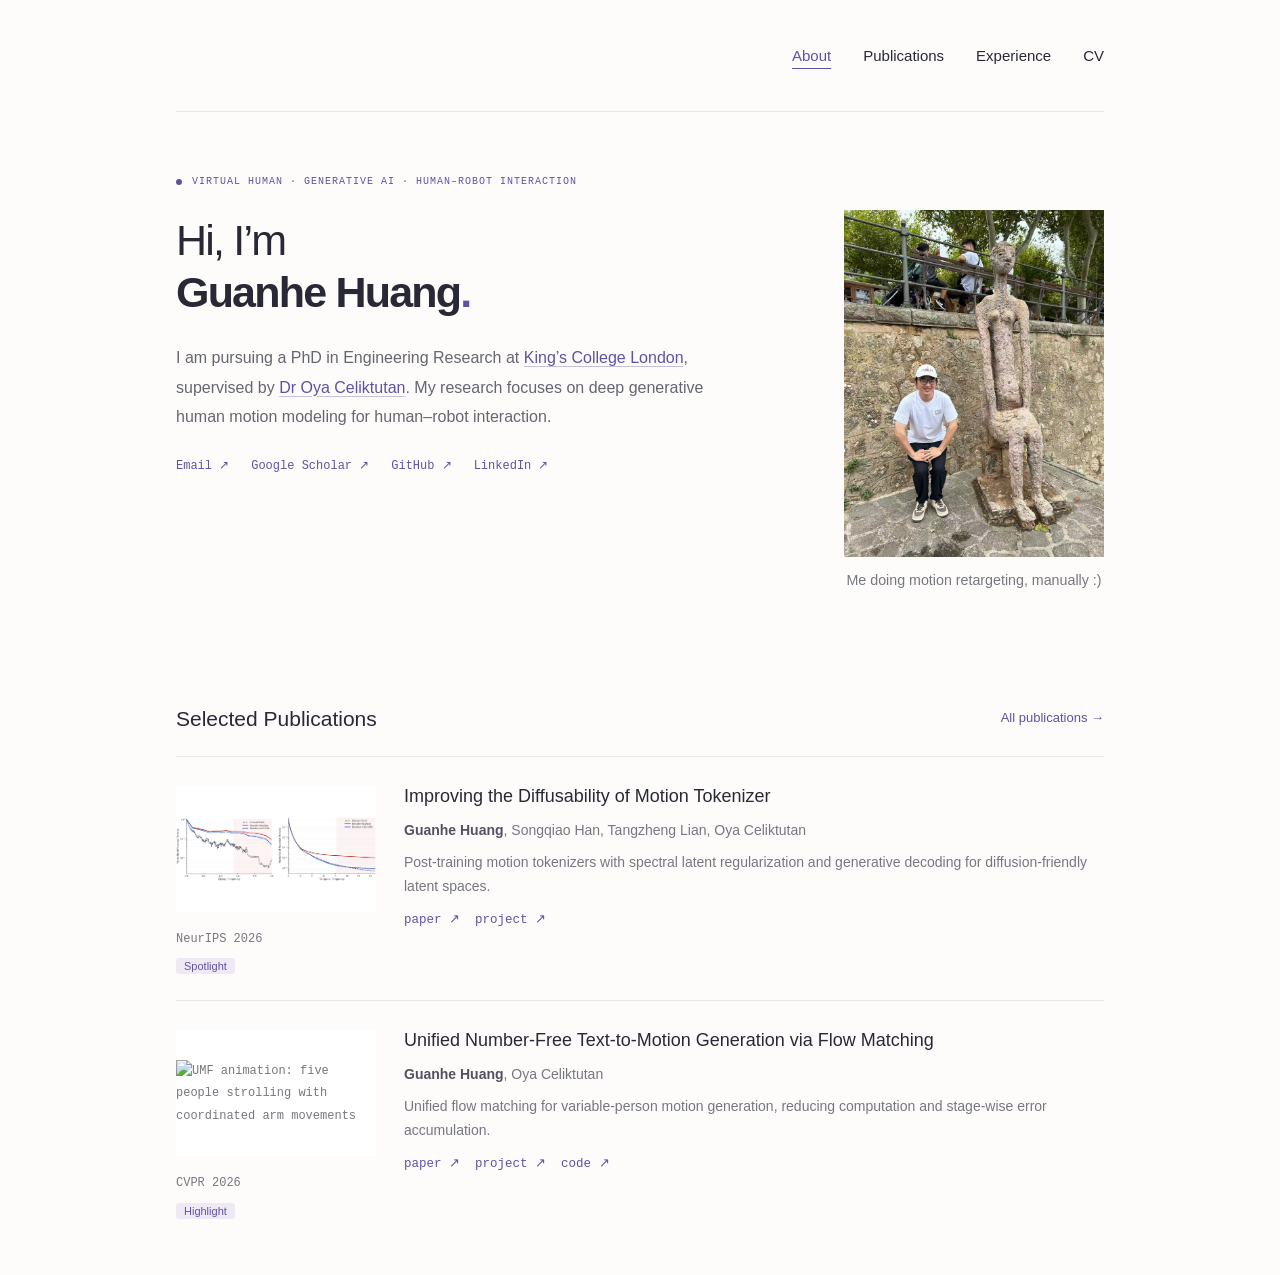
==== index.html @ e8a8e441 "Publish Guanhe Huang academic website on GitHub Pages" ====
<!doctype html><html lang="en"><head><meta charset="utf-8"><meta name="viewport" content="width=device-width, initial-scale=1"><title>About — Guanhe Huang</title><meta name="description" content="Guanhe Huang — personal academic website"><link rel="icon" href="/favicon.svg"><link rel="stylesheet" href="/style.css"></head><body><link rel="preload" as="image" href="/guanhe-huang.webp"/><a class="skip" href="#main">Skip to content</a><div class="page"><header><nav aria-label="Main navigation"><a href="/" aria-current="page">About</a><a href="/publications">Publications</a><a href="/experience">Experience</a><a href="/Guanhe_Huang_CV.pdf" target="_blank" rel="noopener noreferrer">CV</a></nav></header><main id="main"><section class="hero"><div class="intro"><p class="eyebrow"><span class="dot"></span>VIRTUAL HUMAN · GENERATIVE AI · HUMAN–ROBOT INTERACTION</p><h1>Hi, I’m<br/><span>Guanhe Huang<span class="period">.</span></span></h1><p class="bio">I am pursuing a PhD in Engineering Research at <a href="https://www.kcl.ac.uk/">King’s College London</a>, supervised by <a href="https://oceliktutan.github.io/">Dr Oya Celiktutan</a>. My research focuses on deep generative human motion modeling for human–robot interaction.</p><div class="socials"><a href="mailto:guanhe.huang@kcl.ac.uk">Email ↗</a><a href="https://scholar.google.com/citations?user=5TJuGToAAAAJ&amp;hl=en" target="_blank" rel="noreferrer">Google Scholar ↗</a><a href="https://github.com/Githubhgh" target="_blank" rel="noreferrer">GitHub ↗</a><a href="https://uk.linkedin.com/in/guanhe-huang-537158294" target="_blank" rel="noreferrer">LinkedIn ↗</a></div></div><aside><div class="portrait photo"><img src="/guanhe-huang.webp" alt="Guanhe Huang seated beside a stone sculpture outdoors" width="1280" height="1707"/></div><p class="profile-caption">Me doing motion retargeting, manually :)</p></aside></section><section class="content-section"><div class="section-heading"><h2>Selected Publications</h2><a href="/publications">All publications →</a></div><div class="publications"><article class="publication publication-selected"><div class="publication-meta"><div class="publication-media spectral-media"><a href="/dimot-csa.png" target="_blank" rel="noopener noreferrer" aria-label="View latent spectral profile"><img src="/dimot-csa.png" alt="DiMoT latent spectral profile comparison" loading="lazy"/></a><a href="/dimot-amd.png" target="_blank" rel="noopener noreferrer" aria-label="View motion spectral profile"><img src="/dimot-amd.png" alt="DiMoT motion spectral profile comparison" loading="lazy"/></a></div><span>NeurIPS 2026</span><span class="award">Spotlight</span></div><div><h3><a href="https://arxiv.org/abs/2611.10160" target="_blank" rel="noreferrer">Improving the Diffusability of Motion Tokenizer</a></h3><p class="authors"><span></span><span><strong>Guanhe Huang</strong>, Songqiao Han, Tangzheng Lian, Oya Celiktutan</span></p><p class="paper-description">Post-training motion tokenizers with spectral latent regularization and generative decoding for diffusion-friendly latent spaces.</p><div class="paper-links"><a href="https://arxiv.org/abs/2611.10160" target="_blank" rel="noreferrer">paper ↗</a><a href="https://githubhgh.github.io/dimot/" target="_blank" rel="noreferrer">project ↗</a></div></div></article><article class="publication publication-selected"><div class="publication-meta"><a class="publication-media" href="https://githubhgh.github.io/umf/static/images/pptx_extracted/image20.gif" target="_blank" rel="noopener noreferrer" aria-label="View full-size UMF motion animation"><img src="https://githubhgh.github.io/umf/static/images/pptx_extracted/image20.gif" alt="UMF animation: five people strolling with coordinated arm movements" loading="lazy"/></a><span>CVPR 2026</span><span class="award">Highlight</span></div><div><h3><a href="https://openaccess.thecvf.com/content/CVPR2026/html/Huang_Unified_Number-Free_Text-to-Motion_Generation_Via_Flow_Matching_CVPR_2026_paper.html" target="_blank" rel="noreferrer">Unified Number-Free Text-to-Motion Generation via Flow Matching</a></h3><p class="authors"><span></span><span><strong>Guanhe Huang</strong>, Oya Celiktutan</span></p><p class="paper-description">Unified flow matching for variable-person motion generation, reducing computation and stage-wise error accumulation.</p><div class="paper-links"><a href="https://openaccess.thecvf.com/content/CVPR2026/html/Huang_Unified_Number-Free_Text-to-Motion_Generation_Via_Flow_Matching_CVPR_2026_paper.html" target="_blank" rel="noreferrer">paper ↗</a><a href="https://githubhgh.github.io/umf/" target="_blank" rel="noreferrer">project ↗</a><a href="https://github.com/Githubhgh/UMF_CVPR" target="_blank" rel="noreferrer">code ↗</a></div></div></article></div></section></main></div></body></html>
---- style.css ----
@import "tailwindcss";
:root{--ink:#292936;--muted:#777780;--line:#e7e6eb;--accent:#6152a1;--paper:#fdfcfb}*{box-sizing:border-box}html{scroll-behavior:smooth;scroll-padding-top:36px}body{margin:0;background:var(--paper);color:var(--ink);font-family:Arial,"PingFang SC","Microsoft YaHei",sans-serif;font-size:16px;line-height:1.7}a{color:inherit;text-decoration:none}a:hover{color:var(--accent)}button,a{touch-action:manipulation}a:focus-visible,button:focus-visible{outline:2px solid var(--accent);outline-offset:6px}button{font:inherit}.page{max-width:1000px;margin:auto;padding:0 36px}header{height:112px;display:flex;align-items:center;justify-content:space-between;border-bottom:1px solid var(--line)}.wordmark{font-family:monospace;font-size:23px;font-weight:bold;letter-spacing:-1px}.wordmark span{color:var(--accent)}nav{display:flex;align-items:center;gap:29px;font-size:13px}nav a:hover{text-decoration:underline;text-underline-offset:6px}.language{background:none;border:1px solid var(--line);padding:3px 10px;font-size:12px;border-radius:4px;cursor:pointer}.hero{display:grid;grid-template-columns:1fr 230px;gap:76px;padding:73px 0 48px}.eyebrow{display:flex;align-items:center;gap:10px;font-family:monospace;font-size:11px;letter-spacing:1.7px;color:var(--accent);margin:0 0 24px}.dot{width:6px;height:6px;background:var(--accent);border-radius:50%}h1{font-size:45px;line-height:1.2;letter-spacing:-1.8px;font-weight:400;margin:0 0 25px}h1>span{font-weight:600}h1 .period{color:var(--accent)}.lead{font-size:18px;margin:0 0 14px}.bio{color:#666670;line-height:1.85;margin:0 0 24px;max-width:560px}.textlink{font-family:monospace;font-size:14px;color:var(--accent);border-bottom:1px solid #bdb3d6;padding-bottom:3px}.textlink span{padding-left:15px}aside{padding-top:38px}.portrait{height:252px;position:relative;background:#efedf3;border:1px solid #e5e1eb;display:flex;align-items:center;justify-content:center;overflow:hidden}.portrait:before,.portrait:after{content:"";position:absolute;border:1px solid #dcd6e7;border-radius:50%;width:270px;height:270px;left:50px;top:60px}.portrait:after{width:200px;height:200px;left:90px;top:96px}.corner{position:absolute;top:16px;left:18px;font:10px monospace;letter-spacing:1px;color:#978eaa}.monogram{font-family:Georgia,serif;font-style:italic;font-size:90px;line-height:1;color:#6b5c89;z-index:1;letter-spacing:-8px}.monogram span{color:#a99bbd}.portrait-caption{position:absolute;bottom:14px;font:10px monospace;color:#8c829c;letter-spacing:.4px}.profile-caption{font:12px monospace;margin:13px 0;color:var(--muted);display:flex;justify-content:space-between}.shortbio{display:grid;grid-template-columns:230px 1fr;gap:28px;padding:28px 0 45px;border-bottom:1px solid var(--line)}h2{font-size:19px;font-weight:500;margin:0}p{margin-top:0}.shortbio p{margin:0 0 8px;font-size:14px;color:#676773}.small{font-size:12px!important}.muted{color:#95939e!important}.content-section{padding-top:48px}.section-heading{display:flex;justify-content:space-between;align-items:center;padding-bottom:20px;border-bottom:1px solid var(--line);gap:18px}.section-heading h2{display:flex;align-items:center;gap:18px}.number{font:11px monospace;color:#a29baa}.section-heading>a{font-size:12px;color:var(--accent)}.project{position:relative;display:grid;grid-template-columns:140px 1fr;gap:22px;padding:29px 0 32px;border-bottom:1px solid var(--line)}.project-meta{font:10px/2 monospace;letter-spacing:1px;color:var(--accent)}.project-meta span{letter-spacing:0;color:var(--muted)}h3{font-size:20px;font-weight:500;margin:0 0 6px}.project h3 span{font-size:15px;color:#a49aac;margin-left:8px}.project p{font-size:14px;color:var(--muted);margin:0 0 15px}.pill{display:inline-block;font:11px monospace;border:1px solid #dcd6e8;border-radius:3px;padding:5px 9px;color:var(--accent)}.pill:hover{background:#f0edf6}.project-index{position:absolute;right:0;top:27px;font:40px Georgia,serif;color:#e4dfea}.section-aside{font:9px monospace;letter-spacing:1px;color:#99929f}.section-description{font-size:14px;color:var(--muted);margin:22px 0}.publication-empty{padding:27px 24px;display:flex;align-items:center;gap:24px;background:#f5f3f7;border-left:2px solid #c8bedc}.paper-icon{font:34px Georgia,serif;color:#a196b6;transform:rotate(-3deg)}.publication-empty h3{font-size:15px;margin:0 0 5px}.publication-empty p{font-size:12px;color:var(--muted);margin:0}.contact{margin-top:62px;padding:32px 0 42px;border-top:1px solid var(--line)}.contact .eyebrow{margin-bottom:12px}.contact-row{display:flex;justify-content:space-between;align-items:center;gap:24px}.contact h2{font-size:32px;letter-spacing:-.7px}.contact p{font-size:14px;color:var(--muted);margin:8px 0 0}.contact-link{min-width:132px;padding:10px 17px;border:1px solid #d7cfdf;display:flex;justify-content:space-between;font-size:13px;color:var(--accent)}.contact-link:hover{background:#f0edf6}footer{display:flex;align-items:center;gap:24px;border-top:1px solid var(--line);padding-top:22px;color:var(--muted);font-size:11px}footer span:nth-child(2){margin-left:auto}footer a{font-size:18px}.edition{text-align:center;font:9px monospace;color:#aaa4b1;margin:28px 0 20px}.skip{position:absolute;left:20px;top:-100px;background:white;padding:8px}.skip:focus{top:10px}@media(max-width:700px){.page{padding:0 24px}header{height:88px}.wordmark{font-size:20px}nav{gap:15px;font-size:11px}nav a:nth-child(3){display:none}.hero{grid-template-columns:1fr 150px;gap:28px;padding-top:48px}h1{font-size:35px}.portrait{height:190px}.monogram{font-size:70px}.lead{font-size:16px}.bio{font-size:14px}.shortbio{grid-template-columns:1fr;gap:12px}.section-aside{display:none}}@media(max-width:470px){.hero{grid-template-columns:1fr;padding-top:38px;gap:20px}aside{display:none}h1{font-size:42px}.project{grid-template-columns:88px 1fr;gap:16px}.project-index{display:none}.project-meta{font-size:9px}.section-heading h2{font-size:17px;gap:10px}.section-heading>a{font-size:10px}.contact-row{align-items:flex-start;flex-direction:column}.content-section{padding-top:35px}.publication-empty{padding:20px 16px;gap:15px}footer{gap:12px;font-size:10px}}@media(prefers-reduced-motion:reduce){html{scroll-behavior:auto}}
/* Personal profile and CV */
nav a[aria-current="page"]{color:var(--accent);text-decoration:underline;text-underline-offset:7px}nav{font-size:14px;gap:32px}.hero{grid-template-columns:1fr 215px;gap:50px;padding-top:60px}h1{font-size:43px}.bio a,.inline-link{color:var(--accent);text-decoration:underline;text-decoration-color:#c9c0dc;text-underline-offset:3px}.socials{display:flex;flex-wrap:wrap;gap:12px 22px;font:12px/1.7 monospace;color:var(--accent)}.socials a:hover,.paper-links a:hover{text-decoration:underline;text-underline-offset:4px}.shortbio{grid-template-columns:130px 1fr}.shortbio .inline-link{font-size:12px}.publication{display:grid;grid-template-columns:135px 1fr;gap:24px;padding:26px 0;border-bottom:1px solid var(--line)}.publication-meta{font:11px/1.8 monospace;color:var(--muted);display:flex;flex-direction:column;align-items:flex-start;gap:8px;padding-top:3px}.award{font:10px Arial,sans-serif;background:#eee9f5;color:var(--accent);padding:2px 8px;border-radius:3px}.publication h3{font-size:17px;line-height:1.5;font-weight:500;margin-bottom:7px}.authors{font-size:12px;color:var(--muted);margin:0 0 7px}.authors strong{font-weight:600;color:#55515e}.paper-description{font-size:12px;line-height:1.8;color:var(--muted);margin:0 0 10px}.paper-links{display:flex;flex-wrap:wrap;gap:15px;font:11px monospace;color:var(--accent)}.contact h2{font-size:27px}.cv-heading{padding:60px 0 42px;display:flex;align-items:flex-start;justify-content:space-between;gap:28px}.cv-heading h1{font-size:40px;margin-bottom:18px}.download{border:1px solid #d7cfdf;color:var(--accent);padding:10px 15px;font-size:12px;white-space:nowrap;margin-top:42px}.download span{margin-left:15px;font:10px monospace}.download:hover{background:#f0edf6}.cv-section{padding:32px 0 8px;border-top:1px solid var(--line)}.cv-section>h2{font-size:20px;margin-bottom:25px}.cv-row{display:grid;grid-template-columns:135px 1fr;gap:24px;margin:0 0 26px}.date{font:11px/1.8 monospace;color:var(--accent);padding-top:3px}.cv-row h3{font-size:16px;line-height:1.6;margin-bottom:4px}.cv-row p{font-size:13px;margin:0 0 5px}.cv-row p.muted{color:#777780!important}.cv-section .publication:first-child{padding-top:0}.cv-section .publication:last-child{border-bottom:0}.skills{padding-bottom:40px}footer{padding-bottom:25px}.period{color:var(--accent)}@media(max-width:700px){.hero{grid-template-columns:1fr;gap:0}.hero aside{display:none}.cv-heading{flex-direction:column;padding-top:40px}.download{margin-top:0}.shortbio{grid-template-columns:1fr;gap:10px}.wordmark{font-size:18px}nav{gap:24px}.cv-heading h1{font-size:35px}}@media(max-width:470px){.publication,.cv-row{grid-template-columns:1fr;gap:10px}.publication-meta{flex-direction:row;align-items:center;gap:12px}.cv-row .date br{display:none}.hero h1{font-size:39px}.socials{gap:12px 18px}.publication h3{font-size:16px}.cv-row{margin-bottom:27px}}

/* Profile photograph */
.hero{grid-template-columns:1fr 260px;gap:45px}.portrait.photo{height:auto;aspect-ratio:1280/1707;background:transparent;border:0}.portrait.photo:before,.portrait.photo:after{display:none}.portrait.photo img{display:block;width:100%;height:100%;object-fit:contain}.content-section:last-child{padding-bottom:55px}@media(max-width:700px){.hero{grid-template-columns:1fr}.hero aside{display:block;width:220px;padding-top:30px}.portrait.photo{width:100%}}
.inner-heading{padding:58px 0 8px}.inner-heading h1{margin-bottom:18px}.inner-heading+.cv-section{margin-top:28px}.education{padding-bottom:35px}nav a:nth-child(3){display:inline}@media(max-width:700px){header{height:auto;min-height:108px;flex-direction:column;align-items:flex-start;justify-content:center;gap:13px}nav{width:100%;gap:24px;font-size:12px}.inner-heading{padding-top:38px}.section-heading{flex-wrap:wrap}.section-heading>a{font-size:12px}}@media(max-width:370px){nav{gap:17px;font-size:11px}.wordmark{font-size:18px}}

.profile-caption{display:block;line-height:1.65;font-size:11px;text-align:center}

/* Minimal navigation and selected-paper media slots */
header{justify-content:flex-end}.hero .eyebrow{line-height:1.9;letter-spacing:1px;font-size:10px}.hero .eyebrow .dot{flex-shrink:0}.publication-selected{grid-template-columns:200px minmax(0,1fr);gap:28px}.publication-media-placeholder{width:100%;aspect-ratio:16/10;border:1px dashed #d4cedf;background:#f5f3f7;display:flex;flex-direction:column;justify-content:center;align-items:center;gap:12px;color:#9c90ae;margin-bottom:8px;border-radius:3px}.publication-media-placeholder span{font:10px monospace;letter-spacing:1.8px}.publication-selected .publication-meta{gap:8px}@media(max-width:700px){header{min-height:76px;align-items:flex-end}nav{justify-content:flex-end}.publication-selected{grid-template-columns:160px minmax(0,1fr);gap:20px}}@media(max-width:470px){.publication-selected{grid-template-columns:1fr}.publication-selected .publication-meta{flex-wrap:wrap}.publication-media-placeholder{flex-basis:100%;max-width:100%;aspect-ratio:16/9}nav{justify-content:space-between;gap:12px}.hero .eyebrow{font-size:9px}}

/* Selected publication figures and one-line photo caption */
.profile-caption{white-space:nowrap;font-family:Arial,sans-serif;font-size:10px;letter-spacing:0;text-align:center}.publication-media{display:flex;width:100%;min-height:126px;align-items:center;justify-content:center;background:#fff;margin-bottom:8px}.publication-media img{display:block;max-width:100%;height:auto;max-height:200px;object-fit:contain}.publication-media:hover{outline:1px solid var(--line);outline-offset:3px}@media(max-width:470px){.publication-media{flex-basis:100%}.publication-media img{max-height:240px}.profile-caption{font-size:10px}}

.spectral-media{display:grid;grid-template-columns:1fr 1fr;gap:4px}.spectral-media a{min-width:0}.spectral-media img{width:100%;height:auto}

/* Readability pass: preserve the introductory copy's type scale. */
.profile-caption{font-size:14.25px;line-height:1.6;white-space:nowrap;margin-top:12px}
nav{font-size:15px}
.section-heading h2,.cv-section>h2{font-size:21px}
.section-heading>a{font-size:13px}
.section-aside{font-size:11px}
.publication h3{font-size:18px;line-height:1.55}
.authors,.paper-description{font-size:14px;line-height:1.75}
.publication-meta,.date{font-size:12px;line-height:1.85}
.paper-links{font-size:12.5px;line-height:1.8}
.award{font-size:11px}
.cv-row h3{font-size:18px;line-height:1.6}
.cv-row p{font-size:14px;line-height:1.8}
footer{font-size:12px}
@media(max-width:700px){.profile-caption{font-size:12px}nav{font-size:13px}}
@media(max-width:470px){.section-heading h2,.cv-section>h2{font-size:20px}.publication h3{font-size:18px}.section-heading>a{font-size:13px}nav{gap:12px;font-size:13px}}
@media(max-width:370px){nav{font-size:12px}}

/* Finish the page at its content, without a separate footer. */
.content-section:last-child{padding-bottom:30px}.content-section:last-child .publication:last-child{border-bottom:0}.education{padding-bottom:20px}
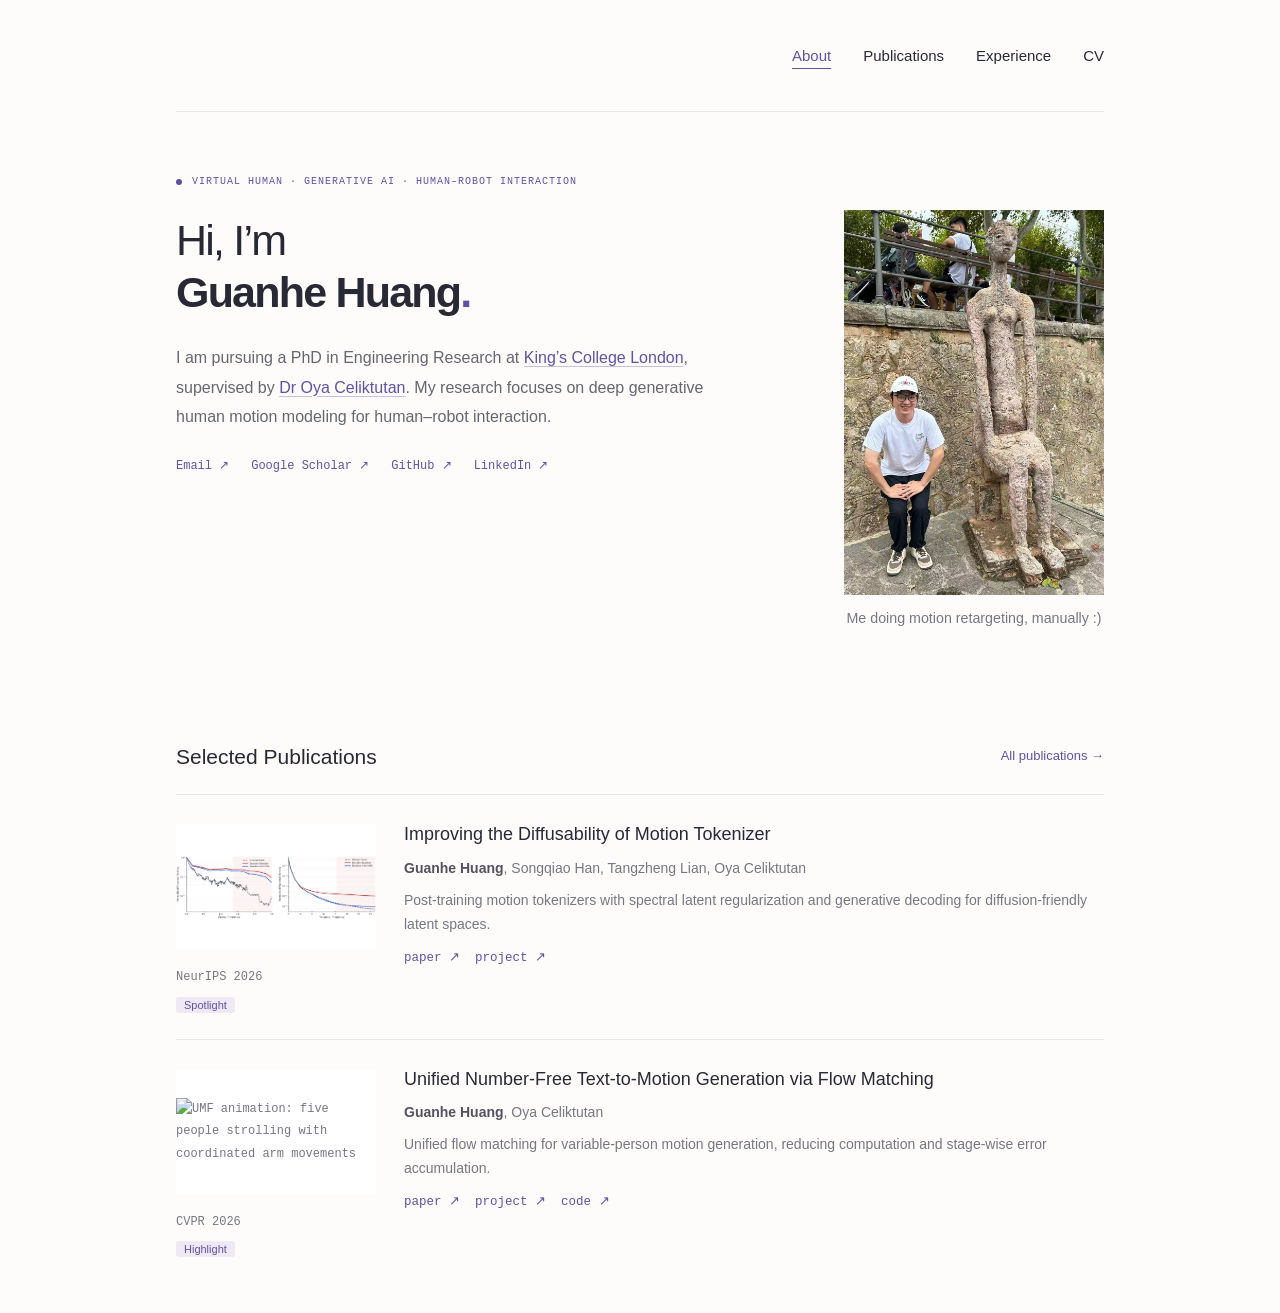
==== commit 030c5a38: "Use closer portrait with its original aspect ratio" ====
--- a/index.html
+++ b/index.html
@@ -1 +1 @@
-<!doctype html><html lang="en"><head><meta charset="utf-8"><meta name="viewport" content="width=device-width, initial-scale=1"><title>About — Guanhe Huang</title><meta name="description" content="Guanhe Huang — personal academic website"><link rel="icon" href="/favicon.svg"><link rel="stylesheet" href="/style.css"></head><body><link rel="preload" as="image" href="/guanhe-huang.webp"/><a class="skip" href="#main">Skip to content</a><div class="page"><header><nav aria-label="Main navigation"><a href="/" aria-current="page">About</a><a href="/publications">Publications</a><a href="/experience">Experience</a><a href="/Guanhe_Huang_CV.pdf" target="_blank" rel="noopener noreferrer">CV</a></nav></header><main id="main"><section class="hero"><div class="intro"><p class="eyebrow"><span class="dot"></span>VIRTUAL HUMAN · GENERATIVE AI · HUMAN–ROBOT INTERACTION</p><h1>Hi, I’m<br/><span>Guanhe Huang<span class="period">.</span></span></h1><p class="bio">I am pursuing a PhD in Engineering Research at <a href="https://www.kcl.ac.uk/">King’s College London</a>, supervised by <a href="https://oceliktutan.github.io/">Dr Oya Celiktutan</a>. My research focuses on deep generative human motion modeling for human–robot interaction.</p><div class="socials"><a href="mailto:guanhe.huang@kcl.ac.uk">Email ↗</a><a href="https://scholar.google.com/citations?user=5TJuGToAAAAJ&amp;hl=en" target="_blank" rel="noreferrer">Google Scholar ↗</a><a href="https://github.com/Githubhgh" target="_blank" rel="noreferrer">GitHub ↗</a><a href="https://uk.linkedin.com/in/guanhe-huang-537158294" target="_blank" rel="noreferrer">LinkedIn ↗</a></div></div><aside><div class="portrait photo"><img src="/guanhe-huang.webp" alt="Guanhe Huang seated beside a stone sculpture outdoors" width="1280" height="1707"/></div><p class="profile-caption">Me doing motion retargeting, manually :)</p></aside></section><section class="content-section"><div class="section-heading"><h2>Selected Publications</h2><a href="/publications">All publications →</a></div><div class="publications"><article class="publication publication-selected"><div class="publication-meta"><div class="publication-media spectral-media"><a href="/dimot-csa.png" target="_blank" rel="noopener noreferrer" aria-label="View latent spectral profile"><img src="/dimot-csa.png" alt="DiMoT latent spectral profile comparison" loading="lazy"/></a><a href="/dimot-amd.png" target="_blank" rel="noopener noreferrer" aria-label="View motion spectral profile"><img src="/dimot-amd.png" alt="DiMoT motion spectral profile comparison" loading="lazy"/></a></div><span>NeurIPS 2026</span><span class="award">Spotlight</span></div><div><h3><a href="https://arxiv.org/abs/2611.10160" target="_blank" rel="noreferrer">Improving the Diffusability of Motion Tokenizer</a></h3><p class="authors"><span></span><span><strong>Guanhe Huang</strong>, Songqiao Han, Tangzheng Lian, Oya Celiktutan</span></p><p class="paper-description">Post-training motion tokenizers with spectral latent regularization and generative decoding for diffusion-friendly latent spaces.</p><div class="paper-links"><a href="https://arxiv.org/abs/2611.10160" target="_blank" rel="noreferrer">paper ↗</a><a href="https://githubhgh.github.io/dimot/" target="_blank" rel="noreferrer">project ↗</a></div></div></article><article class="publication publication-selected"><div class="publication-meta"><a class="publication-media" href="https://githubhgh.github.io/umf/static/images/pptx_extracted/image20.gif" target="_blank" rel="noopener noreferrer" aria-label="View full-size UMF motion animation"><img src="https://githubhgh.github.io/umf/static/images/pptx_extracted/image20.gif" alt="UMF animation: five people strolling with coordinated arm movements" loading="lazy"/></a><span>CVPR 2026</span><span class="award">Highlight</span></div><div><h3><a href="https://openaccess.thecvf.com/content/CVPR2026/html/Huang_Unified_Number-Free_Text-to-Motion_Generation_Via_Flow_Matching_CVPR_2026_paper.html" target="_blank" rel="noreferrer">Unified Number-Free Text-to-Motion Generation via Flow Matching</a></h3><p class="authors"><span></span><span><strong>Guanhe Huang</strong>, Oya Celiktutan</span></p><p class="paper-description">Unified flow matching for variable-person motion generation, reducing computation and stage-wise error accumulation.</p><div class="paper-links"><a href="https://openaccess.thecvf.com/content/CVPR2026/html/Huang_Unified_Number-Free_Text-to-Motion_Generation_Via_Flow_Matching_CVPR_2026_paper.html" target="_blank" rel="noreferrer">paper ↗</a><a href="https://githubhgh.github.io/umf/" target="_blank" rel="noreferrer">project ↗</a><a href="https://github.com/Githubhgh/UMF_CVPR" target="_blank" rel="noreferrer">code ↗</a></div></div></article></div></section></main></div></body></html>+<!doctype html><html lang="en"><head><meta charset="utf-8"><meta name="viewport" content="width=device-width, initial-scale=1"><title>About — Guanhe Huang</title><meta name="description" content="Guanhe Huang — personal academic website"><link rel="icon" href="/favicon.svg"><link rel="stylesheet" href="/style.css?v=portrait2"></head><body><link rel="preload" as="image" href="/guanhe-huang-close.webp"/><a class="skip" href="#main">Skip to content</a><div class="page"><header><nav aria-label="Main navigation"><a href="/" aria-current="page">About</a><a href="/publications">Publications</a><a href="/experience">Experience</a><a href="/Guanhe_Huang_CV.pdf" target="_blank" rel="noopener noreferrer">CV</a></nav></header><main id="main"><section class="hero"><div class="intro"><p class="eyebrow"><span class="dot"></span>VIRTUAL HUMAN · GENERATIVE AI · HUMAN–ROBOT INTERACTION</p><h1>Hi, I’m<br/><span>Guanhe Huang<span class="period">.</span></span></h1><p class="bio">I am pursuing a PhD in Engineering Research at <a href="https://www.kcl.ac.uk/">King’s College London</a>, supervised by <a href="https://oceliktutan.github.io/">Dr Oya Celiktutan</a>. My research focuses on deep generative human motion modeling for human–robot interaction.</p><div class="socials"><a href="mailto:guanhe.huang@kcl.ac.uk">Email ↗</a><a href="https://scholar.google.com/citations?user=5TJuGToAAAAJ&amp;hl=en" target="_blank" rel="noreferrer">Google Scholar ↗</a><a href="https://github.com/Githubhgh" target="_blank" rel="noreferrer">GitHub ↗</a><a href="https://uk.linkedin.com/in/guanhe-huang-537158294" target="_blank" rel="noreferrer">LinkedIn ↗</a></div></div><aside><div class="portrait photo"><img src="/guanhe-huang-close.webp" alt="Guanhe Huang seated beside a stone sculpture outdoors" width="1280" height="1707"/></div><p class="profile-caption">Me doing motion retargeting, manually :)</p></aside></section><section class="content-section"><div class="section-heading"><h2>Selected Publications</h2><a href="/publications">All publications →</a></div><div class="publications"><article class="publication publication-selected"><div class="publication-meta"><div class="publication-media spectral-media"><a href="/dimot-csa.png" target="_blank" rel="noopener noreferrer" aria-label="View latent spectral profile"><img src="/dimot-csa.png" alt="DiMoT latent spectral profile comparison" loading="lazy"/></a><a href="/dimot-amd.png" target="_blank" rel="noopener noreferrer" aria-label="View motion spectral profile"><img src="/dimot-amd.png" alt="DiMoT motion spectral profile comparison" loading="lazy"/></a></div><span>NeurIPS 2026</span><span class="award">Spotlight</span></div><div><h3><a href="https://arxiv.org/abs/2611.10160" target="_blank" rel="noreferrer">Improving the Diffusability of Motion Tokenizer</a></h3><p class="authors"><span></span><span><strong>Guanhe Huang</strong>, Songqiao Han, Tangzheng Lian, Oya Celiktutan</span></p><p class="paper-description">Post-training motion tokenizers with spectral latent regularization and generative decoding for diffusion-friendly latent spaces.</p><div class="paper-links"><a href="https://arxiv.org/abs/2611.10160" target="_blank" rel="noreferrer">paper ↗</a><a href="https://githubhgh.github.io/dimot/" target="_blank" rel="noreferrer">project ↗</a></div></div></article><article class="publication publication-selected"><div class="publication-meta"><a class="publication-media" href="https://githubhgh.github.io/umf/static/images/pptx_extracted/image20.gif" target="_blank" rel="noopener noreferrer" aria-label="View full-size UMF motion animation"><img src="https://githubhgh.github.io/umf/static/images/pptx_extracted/image20.gif" alt="UMF animation: five people strolling with coordinated arm movements" loading="lazy"/></a><span>CVPR 2026</span><span class="award">Highlight</span></div><div><h3><a href="https://openaccess.thecvf.com/content/CVPR2026/html/Huang_Unified_Number-Free_Text-to-Motion_Generation_Via_Flow_Matching_CVPR_2026_paper.html" target="_blank" rel="noreferrer">Unified Number-Free Text-to-Motion Generation via Flow Matching</a></h3><p class="authors"><span></span><span><strong>Guanhe Huang</strong>, Oya Celiktutan</span></p><p class="paper-description">Unified flow matching for variable-person motion generation, reducing computation and stage-wise error accumulation.</p><div class="paper-links"><a href="https://openaccess.thecvf.com/content/CVPR2026/html/Huang_Unified_Number-Free_Text-to-Motion_Generation_Via_Flow_Matching_CVPR_2026_paper.html" target="_blank" rel="noreferrer">paper ↗</a><a href="https://githubhgh.github.io/umf/" target="_blank" rel="noreferrer">project ↗</a><a href="https://github.com/Githubhgh/UMF_CVPR" target="_blank" rel="noreferrer">code ↗</a></div></div></article></div></section></main></div></body></html>
--- a/style.css
+++ b/style.css
@@ -37,3 +37,6 @@
 
 /* Finish the page at its content, without a separate footer. */
 .content-section:last-child{padding-bottom:30px}.content-section:last-child .publication:last-child{border-bottom:0}.education{padding-bottom:20px}
+
+/* Preserve the supplied closer portrait's native proportions. */
+.portrait.photo{aspect-ratio:1010/1495}.portrait.photo img{height:auto}
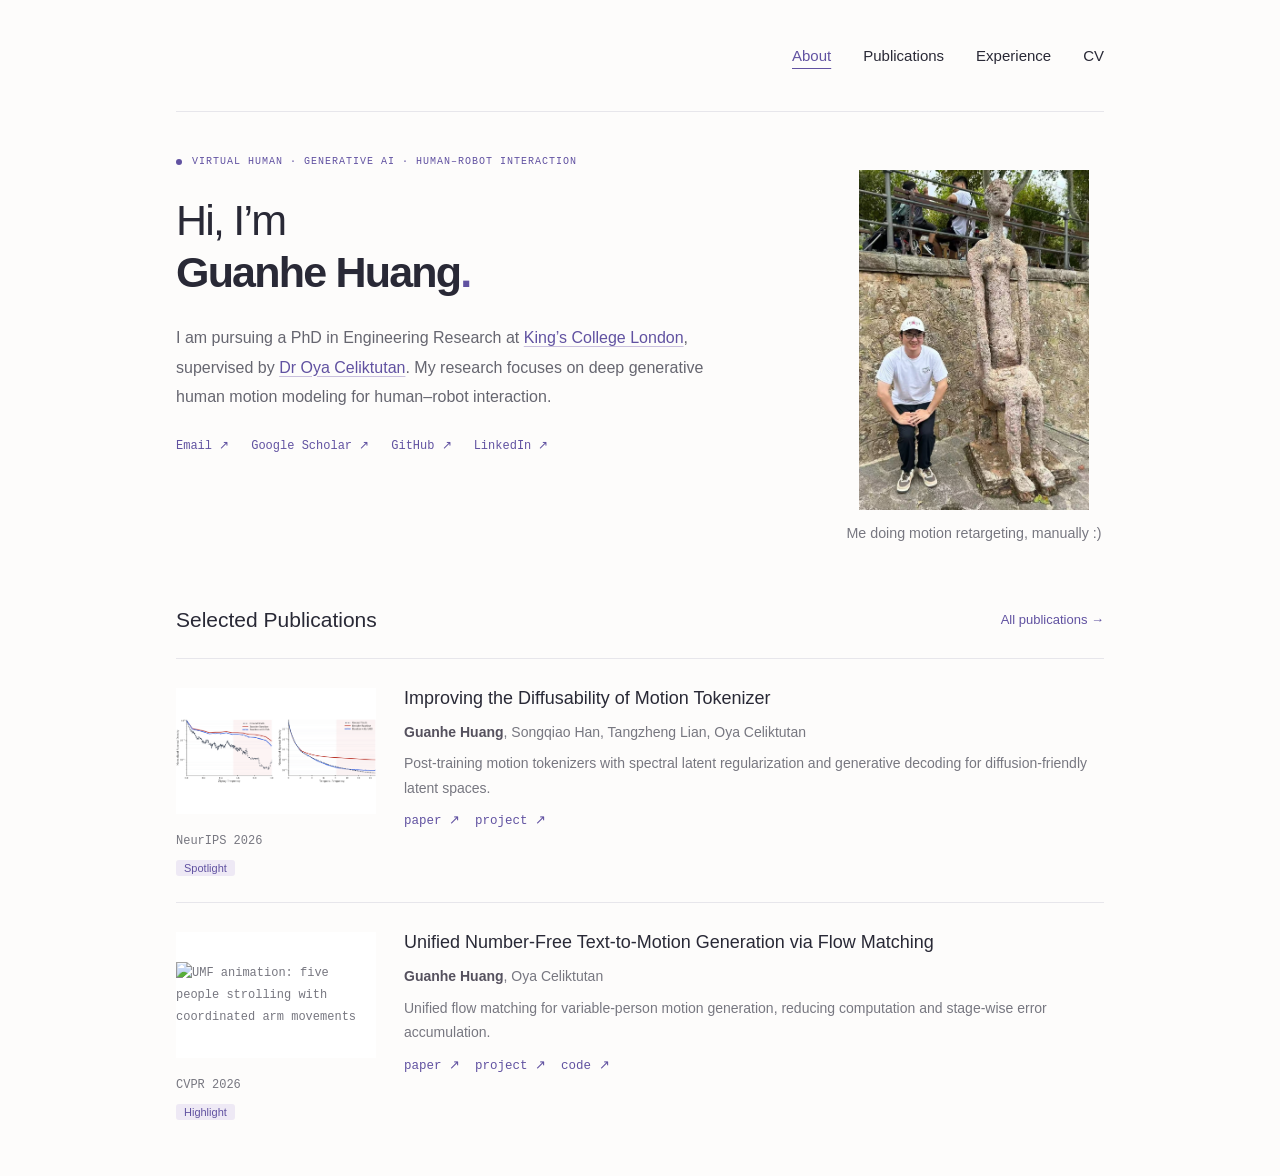
==== commit f39b68f2: "Tighten desktop hero spacing to surface selected publications" ====
--- a/index.html
+++ b/index.html
@@ -1 +1 @@
-<!doctype html><html lang="en"><head><meta charset="utf-8"><meta name="viewport" content="width=device-width, initial-scale=1"><title>About — Guanhe Huang</title><meta name="description" content="Guanhe Huang — personal academic website"><link rel="icon" href="/favicon.svg"><link rel="stylesheet" href="/style.css?v=portrait2"></head><body><link rel="preload" as="image" href="/guanhe-huang-close.webp"/><a class="skip" href="#main">Skip to content</a><div class="page"><header><nav aria-label="Main navigation"><a href="/" aria-current="page">About</a><a href="/publications">Publications</a><a href="/experience">Experience</a><a href="/Guanhe_Huang_CV.pdf" target="_blank" rel="noopener noreferrer">CV</a></nav></header><main id="main"><section class="hero"><div class="intro"><p class="eyebrow"><span class="dot"></span>VIRTUAL HUMAN · GENERATIVE AI · HUMAN–ROBOT INTERACTION</p><h1>Hi, I’m<br/><span>Guanhe Huang<span class="period">.</span></span></h1><p class="bio">I am pursuing a PhD in Engineering Research at <a href="https://www.kcl.ac.uk/">King’s College London</a>, supervised by <a href="https://oceliktutan.github.io/">Dr Oya Celiktutan</a>. My research focuses on deep generative human motion modeling for human–robot interaction.</p><div class="socials"><a href="mailto:guanhe.huang@kcl.ac.uk">Email ↗</a><a href="https://scholar.google.com/citations?user=5TJuGToAAAAJ&amp;hl=en" target="_blank" rel="noreferrer">Google Scholar ↗</a><a href="https://github.com/Githubhgh" target="_blank" rel="noreferrer">GitHub ↗</a><a href="https://uk.linkedin.com/in/guanhe-huang-537158294" target="_blank" rel="noreferrer">LinkedIn ↗</a></div></div><aside><div class="portrait photo"><img src="/guanhe-huang-close.webp" alt="Guanhe Huang seated beside a stone sculpture outdoors" width="1280" height="1707"/></div><p class="profile-caption">Me doing motion retargeting, manually :)</p></aside></section><section class="content-section"><div class="section-heading"><h2>Selected Publications</h2><a href="/publications">All publications →</a></div><div class="publications"><article class="publication publication-selected"><div class="publication-meta"><div class="publication-media spectral-media"><a href="/dimot-csa.png" target="_blank" rel="noopener noreferrer" aria-label="View latent spectral profile"><img src="/dimot-csa.png" alt="DiMoT latent spectral profile comparison" loading="lazy"/></a><a href="/dimot-amd.png" target="_blank" rel="noopener noreferrer" aria-label="View motion spectral profile"><img src="/dimot-amd.png" alt="DiMoT motion spectral profile comparison" loading="lazy"/></a></div><span>NeurIPS 2026</span><span class="award">Spotlight</span></div><div><h3><a href="https://arxiv.org/abs/2611.10160" target="_blank" rel="noreferrer">Improving the Diffusability of Motion Tokenizer</a></h3><p class="authors"><span></span><span><strong>Guanhe Huang</strong>, Songqiao Han, Tangzheng Lian, Oya Celiktutan</span></p><p class="paper-description">Post-training motion tokenizers with spectral latent regularization and generative decoding for diffusion-friendly latent spaces.</p><div class="paper-links"><a href="https://arxiv.org/abs/2611.10160" target="_blank" rel="noreferrer">paper ↗</a><a href="https://githubhgh.github.io/dimot/" target="_blank" rel="noreferrer">project ↗</a></div></div></article><article class="publication publication-selected"><div class="publication-meta"><a class="publication-media" href="https://githubhgh.github.io/umf/static/images/pptx_extracted/image20.gif" target="_blank" rel="noopener noreferrer" aria-label="View full-size UMF motion animation"><img src="https://githubhgh.github.io/umf/static/images/pptx_extracted/image20.gif" alt="UMF animation: five people strolling with coordinated arm movements" loading="lazy"/></a><span>CVPR 2026</span><span class="award">Highlight</span></div><div><h3><a href="https://openaccess.thecvf.com/content/CVPR2026/html/Huang_Unified_Number-Free_Text-to-Motion_Generation_Via_Flow_Matching_CVPR_2026_paper.html" target="_blank" rel="noreferrer">Unified Number-Free Text-to-Motion Generation via Flow Matching</a></h3><p class="authors"><span></span><span><strong>Guanhe Huang</strong>, Oya Celiktutan</span></p><p class="paper-description">Unified flow matching for variable-person motion generation, reducing computation and stage-wise error accumulation.</p><div class="paper-links"><a href="https://openaccess.thecvf.com/content/CVPR2026/html/Huang_Unified_Number-Free_Text-to-Motion_Generation_Via_Flow_Matching_CVPR_2026_paper.html" target="_blank" rel="noreferrer">paper ↗</a><a href="https://githubhgh.github.io/umf/" target="_blank" rel="noreferrer">project ↗</a><a href="https://github.com/Githubhgh/UMF_CVPR" target="_blank" rel="noreferrer">code ↗</a></div></div></article></div></section></main></div></body></html>+<!doctype html><html lang="en"><head><meta charset="utf-8"><meta name="viewport" content="width=device-width, initial-scale=1"><title>About — Guanhe Huang</title><meta name="description" content="Guanhe Huang — personal academic website"><link rel="icon" href="/favicon.svg"><link rel="stylesheet" href="/style.css?v=compact1"></head><body><link rel="preload" as="image" href="/guanhe-huang-close.webp"/><a class="skip" href="#main">Skip to content</a><div class="page"><header><nav aria-label="Main navigation"><a href="/" aria-current="page">About</a><a href="/publications">Publications</a><a href="/experience">Experience</a><a href="/Guanhe_Huang_CV.pdf" target="_blank" rel="noopener noreferrer">CV</a></nav></header><main id="main"><section class="hero"><div class="intro"><p class="eyebrow"><span class="dot"></span>VIRTUAL HUMAN · GENERATIVE AI · HUMAN–ROBOT INTERACTION</p><h1>Hi, I’m<br/><span>Guanhe Huang<span class="period">.</span></span></h1><p class="bio">I am pursuing a PhD in Engineering Research at <a href="https://www.kcl.ac.uk/">King’s College London</a>, supervised by <a href="https://oceliktutan.github.io/">Dr Oya Celiktutan</a>. My research focuses on deep generative human motion modeling for human–robot interaction.</p><div class="socials"><a href="mailto:guanhe.huang@kcl.ac.uk">Email ↗</a><a href="https://scholar.google.com/citations?user=5TJuGToAAAAJ&amp;hl=en" target="_blank" rel="noreferrer">Google Scholar ↗</a><a href="https://github.com/Githubhgh" target="_blank" rel="noreferrer">GitHub ↗</a><a href="https://uk.linkedin.com/in/guanhe-huang-537158294" target="_blank" rel="noreferrer">LinkedIn ↗</a></div></div><aside><div class="portrait photo"><img src="/guanhe-huang-close.webp" alt="Guanhe Huang seated beside a stone sculpture outdoors" width="1280" height="1707"/></div><p class="profile-caption">Me doing motion retargeting, manually :)</p></aside></section><section class="content-section"><div class="section-heading"><h2>Selected Publications</h2><a href="/publications">All publications →</a></div><div class="publications"><article class="publication publication-selected"><div class="publication-meta"><div class="publication-media spectral-media"><a href="/dimot-csa.png" target="_blank" rel="noopener noreferrer" aria-label="View latent spectral profile"><img src="/dimot-csa.png" alt="DiMoT latent spectral profile comparison" loading="lazy"/></a><a href="/dimot-amd.png" target="_blank" rel="noopener noreferrer" aria-label="View motion spectral profile"><img src="/dimot-amd.png" alt="DiMoT motion spectral profile comparison" loading="lazy"/></a></div><span>NeurIPS 2026</span><span class="award">Spotlight</span></div><div><h3><a href="https://arxiv.org/abs/2611.10160" target="_blank" rel="noreferrer">Improving the Diffusability of Motion Tokenizer</a></h3><p class="authors"><span></span><span><strong>Guanhe Huang</strong>, Songqiao Han, Tangzheng Lian, Oya Celiktutan</span></p><p class="paper-description">Post-training motion tokenizers with spectral latent regularization and generative decoding for diffusion-friendly latent spaces.</p><div class="paper-links"><a href="https://arxiv.org/abs/2611.10160" target="_blank" rel="noreferrer">paper ↗</a><a href="https://githubhgh.github.io/dimot/" target="_blank" rel="noreferrer">project ↗</a></div></div></article><article class="publication publication-selected"><div class="publication-meta"><a class="publication-media" href="https://githubhgh.github.io/umf/static/images/pptx_extracted/image20.gif" target="_blank" rel="noopener noreferrer" aria-label="View full-size UMF motion animation"><img src="https://githubhgh.github.io/umf/static/images/pptx_extracted/image20.gif" alt="UMF animation: five people strolling with coordinated arm movements" loading="lazy"/></a><span>CVPR 2026</span><span class="award">Highlight</span></div><div><h3><a href="https://openaccess.thecvf.com/content/CVPR2026/html/Huang_Unified_Number-Free_Text-to-Motion_Generation_Via_Flow_Matching_CVPR_2026_paper.html" target="_blank" rel="noreferrer">Unified Number-Free Text-to-Motion Generation via Flow Matching</a></h3><p class="authors"><span></span><span><strong>Guanhe Huang</strong>, Oya Celiktutan</span></p><p class="paper-description">Unified flow matching for variable-person motion generation, reducing computation and stage-wise error accumulation.</p><div class="paper-links"><a href="https://openaccess.thecvf.com/content/CVPR2026/html/Huang_Unified_Number-Free_Text-to-Motion_Generation_Via_Flow_Matching_CVPR_2026_paper.html" target="_blank" rel="noreferrer">paper ↗</a><a href="https://githubhgh.github.io/umf/" target="_blank" rel="noreferrer">project ↗</a><a href="https://github.com/Githubhgh/UMF_CVPR" target="_blank" rel="noreferrer">code ↗</a></div></div></article></div></section></main></div><!-- Cloudflare Web Analytics --><script type='module' src='https://static.cloudflareinsights.com/beacon.min.js' data-cf-beacon='{"token": "9094fd1365c54d1b99e51839079d5c6e"}'></script><!-- End Cloudflare Web Analytics --></body></html>
--- a/style.css
+++ b/style.css
@@ -40,3 +40,11 @@
 
 /* Preserve the supplied closer portrait's native proportions. */
 .portrait.photo{aspect-ratio:1010/1495}.portrait.photo img{height:auto}
+
+/* Bring selected work into the desktop first screen. */
+@media(min-width:701px){
+ .hero{padding-top:40px;padding-bottom:20px}
+ .hero aside{padding-top:18px}
+ .hero .portrait.photo{width:230px;margin-inline:auto}
+ .hero+.content-section{padding-top:24px}
+}
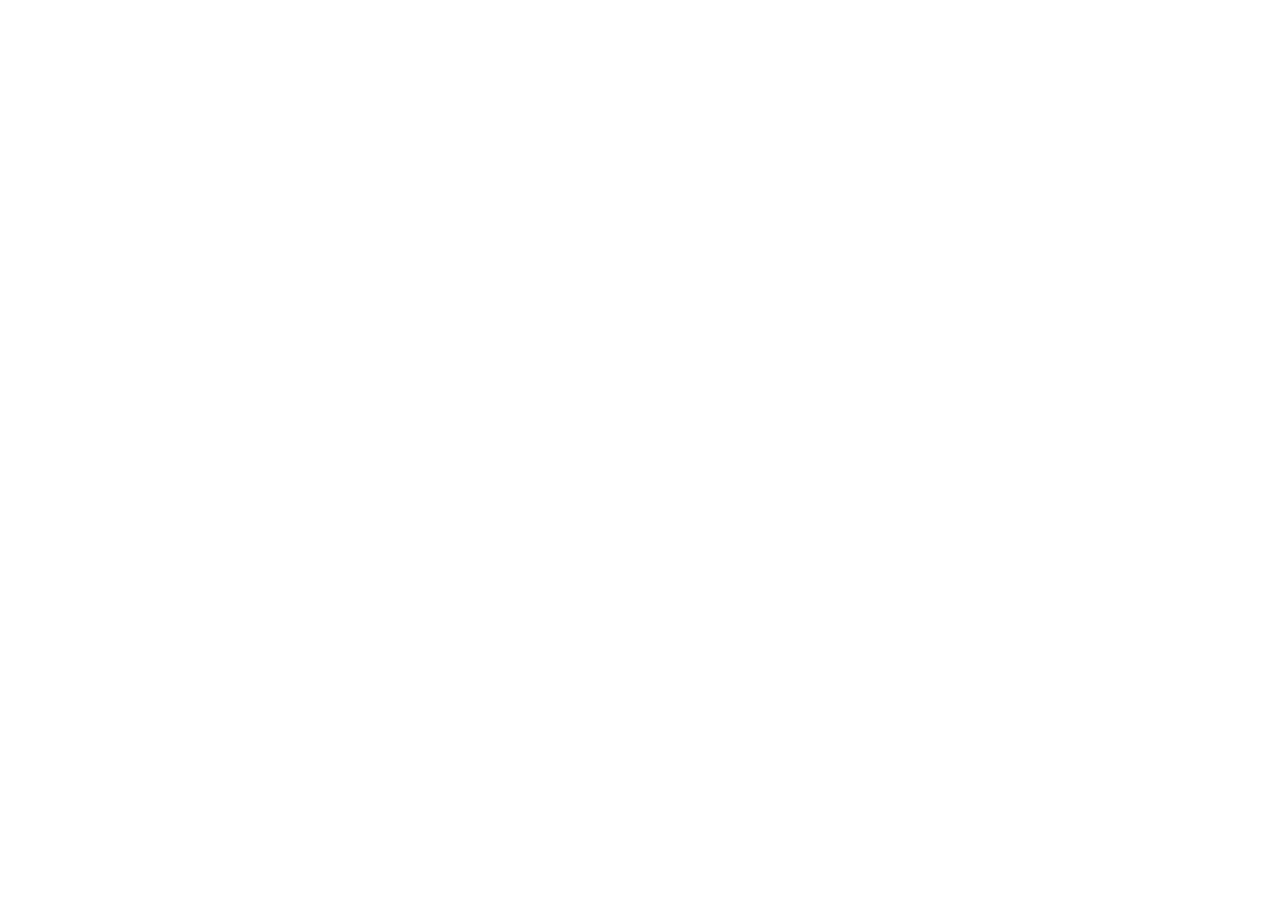
==== commit 32f0b5e6: "Redirect personal pages to guanhehuang.github.io" ====
--- a/index.html
+++ b/index.html
@@ -1 +1 @@
-<!doctype html><html lang="en"><head><meta charset="utf-8"><meta name="viewport" content="width=device-width, initial-scale=1"><title>About — Guanhe Huang</title><meta name="description" content="Guanhe Huang — personal academic website"><link rel="icon" href="/favicon.svg"><link rel="stylesheet" href="/style.css?v=compact1"></head><body><link rel="preload" as="image" href="/guanhe-huang-close.webp"/><a class="skip" href="#main">Skip to content</a><div class="page"><header><nav aria-label="Main navigation"><a href="/" aria-current="page">About</a><a href="/publications">Publications</a><a href="/experience">Experience</a><a href="/Guanhe_Huang_CV.pdf" target="_blank" rel="noopener noreferrer">CV</a></nav></header><main id="main"><section class="hero"><div class="intro"><p class="eyebrow"><span class="dot"></span>VIRTUAL HUMAN · GENERATIVE AI · HUMAN–ROBOT INTERACTION</p><h1>Hi, I’m<br/><span>Guanhe Huang<span class="period">.</span></span></h1><p class="bio">I am pursuing a PhD in Engineering Research at <a href="https://www.kcl.ac.uk/">King’s College London</a>, supervised by <a href="https://oceliktutan.github.io/">Dr Oya Celiktutan</a>. My research focuses on deep generative human motion modeling for human–robot interaction.</p><div class="socials"><a href="mailto:guanhe.huang@kcl.ac.uk">Email ↗</a><a href="https://scholar.google.com/citations?user=5TJuGToAAAAJ&amp;hl=en" target="_blank" rel="noreferrer">Google Scholar ↗</a><a href="https://github.com/Githubhgh" target="_blank" rel="noreferrer">GitHub ↗</a><a href="https://uk.linkedin.com/in/guanhe-huang-537158294" target="_blank" rel="noreferrer">LinkedIn ↗</a></div></div><aside><div class="portrait photo"><img src="/guanhe-huang-close.webp" alt="Guanhe Huang seated beside a stone sculpture outdoors" width="1280" height="1707"/></div><p class="profile-caption">Me doing motion retargeting, manually :)</p></aside></section><section class="content-section"><div class="section-heading"><h2>Selected Publications</h2><a href="/publications">All publications →</a></div><div class="publications"><article class="publication publication-selected"><div class="publication-meta"><div class="publication-media spectral-media"><a href="/dimot-csa.png" target="_blank" rel="noopener noreferrer" aria-label="View latent spectral profile"><img src="/dimot-csa.png" alt="DiMoT latent spectral profile comparison" loading="lazy"/></a><a href="/dimot-amd.png" target="_blank" rel="noopener noreferrer" aria-label="View motion spectral profile"><img src="/dimot-amd.png" alt="DiMoT motion spectral profile comparison" loading="lazy"/></a></div><span>NeurIPS 2026</span><span class="award">Spotlight</span></div><div><h3><a href="https://arxiv.org/abs/2611.10160" target="_blank" rel="noreferrer">Improving the Diffusability of Motion Tokenizer</a></h3><p class="authors"><span></span><span><strong>Guanhe Huang</strong>, Songqiao Han, Tangzheng Lian, Oya Celiktutan</span></p><p class="paper-description">Post-training motion tokenizers with spectral latent regularization and generative decoding for diffusion-friendly latent spaces.</p><div class="paper-links"><a href="https://arxiv.org/abs/2611.10160" target="_blank" rel="noreferrer">paper ↗</a><a href="https://githubhgh.github.io/dimot/" target="_blank" rel="noreferrer">project ↗</a></div></div></article><article class="publication publication-selected"><div class="publication-meta"><a class="publication-media" href="https://githubhgh.github.io/umf/static/images/pptx_extracted/image20.gif" target="_blank" rel="noopener noreferrer" aria-label="View full-size UMF motion animation"><img src="https://githubhgh.github.io/umf/static/images/pptx_extracted/image20.gif" alt="UMF animation: five people strolling with coordinated arm movements" loading="lazy"/></a><span>CVPR 2026</span><span class="award">Highlight</span></div><div><h3><a href="https://openaccess.thecvf.com/content/CVPR2026/html/Huang_Unified_Number-Free_Text-to-Motion_Generation_Via_Flow_Matching_CVPR_2026_paper.html" target="_blank" rel="noreferrer">Unified Number-Free Text-to-Motion Generation via Flow Matching</a></h3><p class="authors"><span></span><span><strong>Guanhe Huang</strong>, Oya Celiktutan</span></p><p class="paper-description">Unified flow matching for variable-person motion generation, reducing computation and stage-wise error accumulation.</p><div class="paper-links"><a href="https://openaccess.thecvf.com/content/CVPR2026/html/Huang_Unified_Number-Free_Text-to-Motion_Generation_Via_Flow_Matching_CVPR_2026_paper.html" target="_blank" rel="noreferrer">paper ↗</a><a href="https://githubhgh.github.io/umf/" target="_blank" rel="noreferrer">project ↗</a><a href="https://github.com/Githubhgh/UMF_CVPR" target="_blank" rel="noreferrer">code ↗</a></div></div></article></div></section></main></div><!-- Cloudflare Web Analytics --><script type='module' src='https://static.cloudflareinsights.com/beacon.min.js' data-cf-beacon='{"token": "9094fd1365c54d1b99e51839079d5c6e"}'></script><!-- End Cloudflare Web Analytics --></body></html>+<!doctype html><html lang="en"><head><meta charset="utf-8"><meta name="viewport" content="width=device-width, initial-scale=1"><title>Guanhe Huang — Website moved</title><link rel="canonical" href="https://guanhehuang.github.io/"><meta http-equiv="refresh" content="0;url=https://guanhehuang.github.io/"><script>location.replace("https://guanhehuang.github.io/"+location.search+location.hash);</script></head><body><p>My website has moved to <a href="https://guanhehuang.github.io/">https://guanhehuang.github.io/</a>.</p></body></html>
